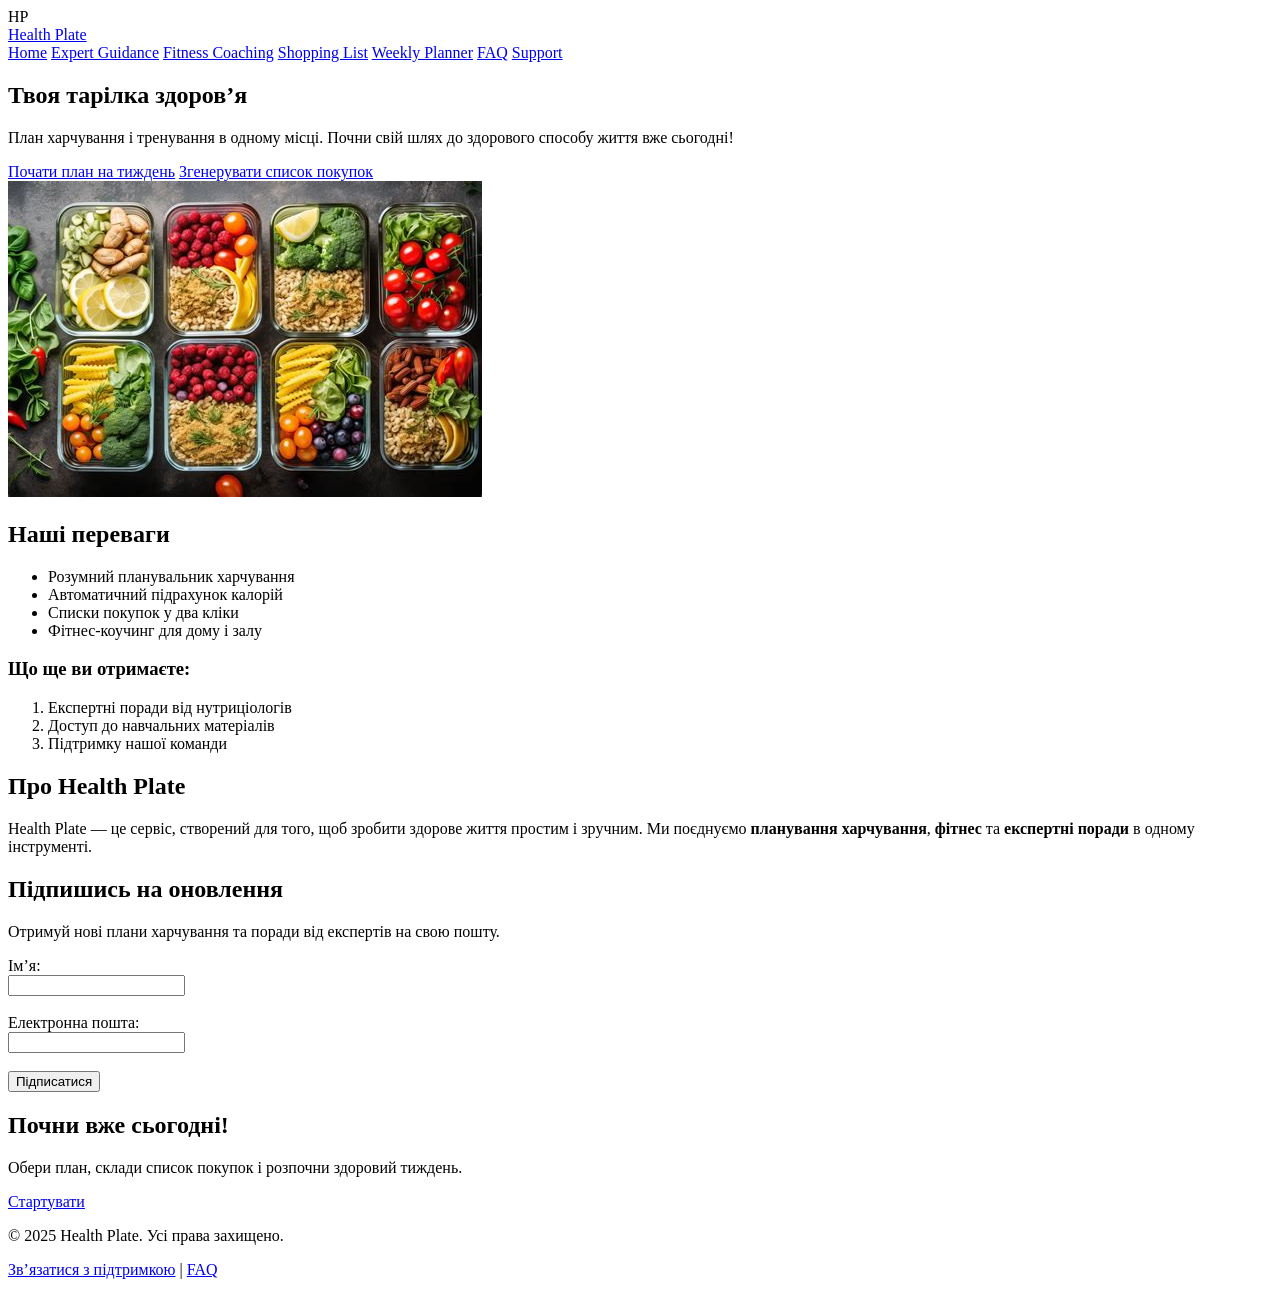
==== index.html @ 11475533 "Add files via upload" ====
<!DOCTYPE html>
<html lang="uk">
<head>
  <meta charset="UTF-8" />
  <meta name="viewport" content="width=device-width, initial-scale=1" />
  <title>Health Plate — Головна</title>
  <link rel="stylesheet" href="styles.css" />
</head>
<body>

  <!-- ШАПКА -->
  <header>
    <div class="container nav">
      <div class="brand">
        <div class="brand-badge">HP</div>
        <a href="index.html">Health Plate</a>
      </div>
      <nav class="navlinks">
        <a class="active" href="index.html">Home</a>
        <a href="Expert Guidance.html">Expert Guidance</a>
        <a href="Fitness Coaching.html">Fitness Coaching</a>
        <a href="Shopping List.html">Shopping List</a>
        <a href="Weekly Planner.html">Weekly Planner</a>
        <a href="FAQ.html">FAQ</a>
        <a href="Support.html">Support</a>
      </nav>
    </div>
  </header>

  <!-- ГЕРОЙ -->
  <section class="hero container">
    <div class="hero-text">
      <h1>Твоя тарілка здоров’я</h1>
      <p>План харчування і тренування в одному місці. Почни свій шлях до здорового способу життя вже сьогодні!</p>
      <div class="cta">
        <a href="Weekly Planner.html">Почати план на тиждень</a>
        <a href="Shopping List.html">Згенерувати список покупок</a>
      </div>
    </div>
    <div class="hero-image">
      <img src="images/plate.jpg" alt="Ілюстрація тарілки зі здоровою їжею">
    </div>
  </section>

  <!-- СПИСОК ПЕРЕВАГ -->
  <section class="features container">
    <h2>Наші переваги</h2>
    <ul>
      <li>Розумний планувальник харчування</li>
      <li>Автоматичний підрахунок калорій</li>
      <li>Списки покупок у два кліки</li>
      <li>Фітнес-коучинг для дому і залу</li>
    </ul>
    <h3>Що ще ви отримаєте:</h3>
    <ol>
      <li>Експертні поради від нутриціологів</li>
      <li>Доступ до навчальних матеріалів</li>
      <li>Підтримку нашої команди</li>
    </ol>
  </section>

  <!-- ПРО НАС -->
  <section class="about container">
    <h2>Про Health Plate</h2>
    <p>Health Plate — це сервіс, створений для того, щоб зробити здорове життя простим і зручним. Ми поєднуємо <strong>планування харчування</strong>, <strong>фітнес</strong> та <strong>експертні поради</strong> в одному інструменті.</p>
  </section>

  <!-- ФОРМА -->
  <section class="form-section container">
    <h2>Підпишись на оновлення</h2>
    <p>Отримуй нові плани харчування та поради від експертів на свою пошту.</p>
    <form action="subscribe.php" method="post">
      <label for="name">Ім’я:</label><br>
      <input type="text" id="name" name="name" required><br><br>

      <label for="email">Електронна пошта:</label><br>
      <input type="email" id="email" name="email" required><br><br>

      <button type="submit">Підписатися</button>
    </form>
  </section>

  <!-- CTA -->
  <section class="cta-block container">
    <h2>Почни вже сьогодні!</h2>
    <p>Обери план, склади список покупок і розпочни здоровий тиждень.</p>
    <a href="Weekly Planner.html">Стартувати</a>
  </section>

  <!-- ФУТЕР -->
  <footer>
    <div class="container">
      <p>© 2025 Health Plate. Усі права захищено.</p>
      <p>
        <a href="Support.html">Зв’язатися з підтримкою</a> | 
        <a href="FAQ.html">FAQ</a>
      </p>
    </div>
  </footer>

</body>
</html>
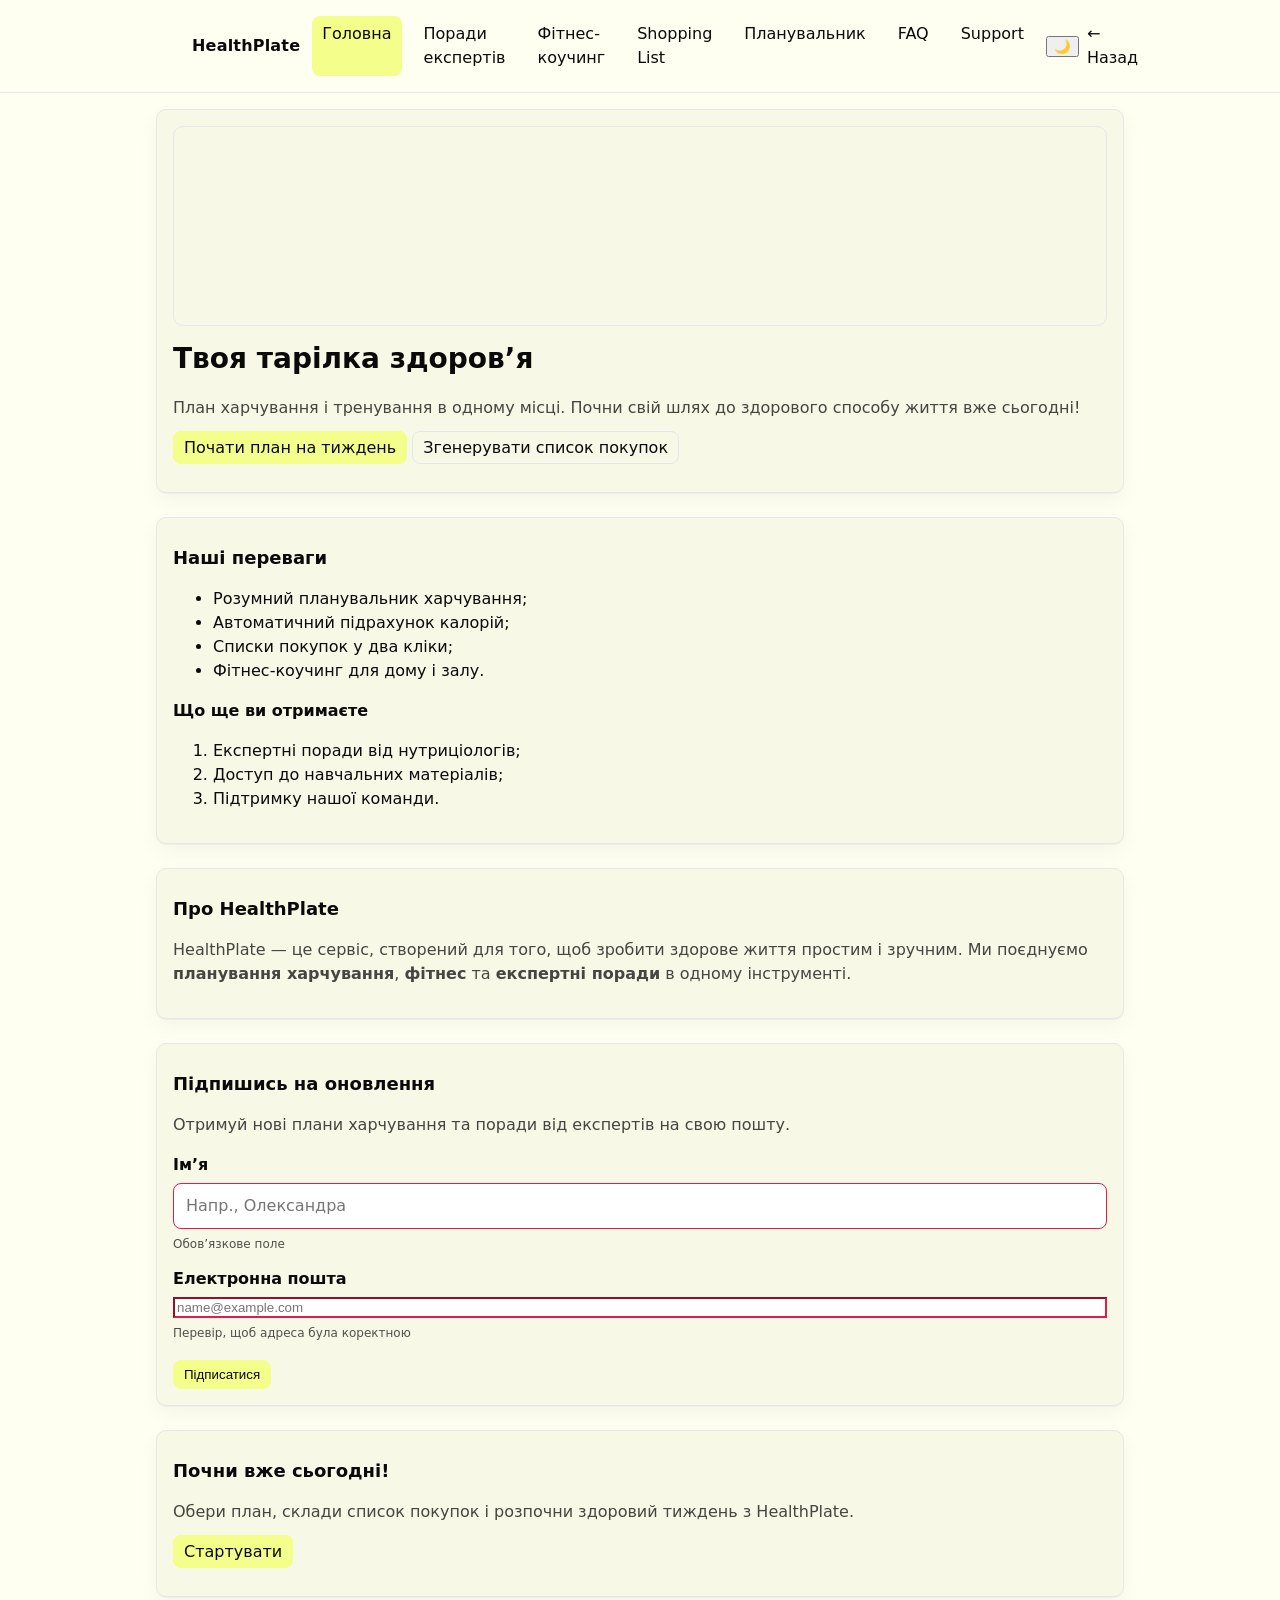
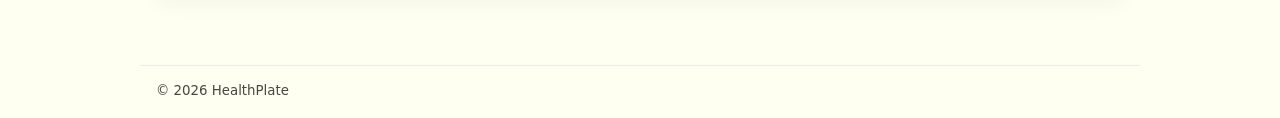
==== commit ef2691eb: "Add files via upload" ====
--- a/index.html
+++ b/index.html
@@ -1,102 +1,119 @@
-<!DOCTYPE html>
+<!doctype html>
 <html lang="uk">
 <head>
-  <meta charset="UTF-8" />
+  <meta charset="utf-8" />
   <meta name="viewport" content="width=device-width, initial-scale=1" />
-  <title>Health Plate — Головна</title>
-  <link rel="stylesheet" href="styles.css" />
+  <title>HealthPlate — Головна</title>
+  <link rel="stylesheet" href="css/style.css" />
 </head>
 <body>
 
-  <!-- ШАПКА -->
-  <header>
-    <div class="container nav">
+  <header class="site-header">
+    <div class="container header-row">
       <div class="brand">
-        <div class="brand-badge">HP</div>
-        <a href="index.html">Health Plate</a>
+        <div class="logo" aria-hidden="true"></div>
+        <span class="name">HealthPlate</span>
       </div>
-      <nav class="navlinks">
-        <a class="active" href="index.html">Home</a>
-        <a href="Expert Guidance.html">Expert Guidance</a>
-        <a href="Fitness Coaching.html">Fitness Coaching</a>
+
+      <nav class="nav">
+        <a class="active" href="index.html">Головна</a>
+        <a href="Expert Guidance.html">Поради експертів</a>
+        <a href="Fitness Coaching.html">Фітнес-коучинг</a>
         <a href="Shopping List.html">Shopping List</a>
-        <a href="Weekly Planner.html">Weekly Planner</a>
+        <a href="Weekly Planner.html">Планувальник</a>
         <a href="FAQ.html">FAQ</a>
         <a href="Support.html">Support</a>
       </nav>
+
+      <div class="tools">
+        <button id="theme-toggle" title="Змінити тему">🌙</button>
+        <a class="back-link" href="index.html">← Назад</a>
+      </div>
     </div>
   </header>
 
-  <!-- ГЕРОЙ -->
-  <section class="hero container">
-    <div class="hero-text">
+  <main class="container">
+
+    <section class="card">
+      <div class="hero hero-main" role="img" aria-label="Тарілка зі здоровою їжею" 
+           style="background-image: url('https://lh6.googleusercontent.com/proxy/[base64]');"></div>
+
       <h1>Твоя тарілка здоров’я</h1>
-      <p>План харчування і тренування в одному місці. Почни свій шлях до здорового способу життя вже сьогодні!</p>
-      <div class="cta">
-        <a href="Weekly Planner.html">Почати план на тиждень</a>
-        <a href="Shopping List.html">Згенерувати список покупок</a>
-      </div>
-    </div>
-    <div class="hero-image">
-      <img src="images/plate.jpg" alt="Ілюстрація тарілки зі здоровою їжею">
-    </div>
-  </section>
+      <p class="muted">
+        План харчування і тренування в одному місці. Почни свій шлях до здорового способу життя вже сьогодні!
+      </p>
+      <p>
+        <a class="btn btn-yellow" href="Weekly Planner.html">Почати план на тиждень</a>
+        <a class="btn btn-ghost" href="Shopping List.html">Згенерувати список покупок</a>
+      </p>
+    </section>
 
-  <!-- СПИСОК ПЕРЕВАГ -->
-  <section class="features container">
-    <h2>Наші переваги</h2>
-    <ul>
-      <li>Розумний планувальник харчування</li>
-      <li>Автоматичний підрахунок калорій</li>
-      <li>Списки покупок у два кліки</li>
-      <li>Фітнес-коучинг для дому і залу</li>
-    </ul>
-    <h3>Що ще ви отримаєте:</h3>
-    <ol>
-      <li>Експертні поради від нутриціологів</li>
-      <li>Доступ до навчальних матеріалів</li>
-      <li>Підтримку нашої команди</li>
-    </ol>
-  </section>
+    <section class="card">
+      <h2>Наші переваги</h2>
+      <ul>
+        <li>Розумний планувальник харчування;</li>
+        <li>Автоматичний підрахунок калорій;</li>
+        <li>Списки покупок у два кліки;</li>
+        <li>Фітнес-коучинг для дому і залу.</li>
+      </ul>
 
-  <!-- ПРО НАС -->
-  <section class="about container">
-    <h2>Про Health Plate</h2>
-    <p>Health Plate — це сервіс, створений для того, щоб зробити здорове життя простим і зручним. Ми поєднуємо <strong>планування харчування</strong>, <strong>фітнес</strong> та <strong>експертні поради</strong> в одному інструменті.</p>
-  </section>
+      <h3>Що ще ви отримаєте</h3>
+      <ol>
+        <li>Експертні поради від нутриціологів;</li>
+        <li>Доступ до навчальних матеріалів;</li>
+        <li>Підтримку нашої команди.</li>
+      </ol>
+    </section>
 
-  <!-- ФОРМА -->
-  <section class="form-section container">
-    <h2>Підпишись на оновлення</h2>
-    <p>Отримуй нові плани харчування та поради від експертів на свою пошту.</p>
-    <form action="subscribe.php" method="post">
-      <label for="name">Ім’я:</label><br>
-      <input type="text" id="name" name="name" required><br><br>
+    <section class="card">
+      <h2>Про HealthPlate</h2>
+      <p class="muted">
+        HealthPlate — це сервіс, створений для того, щоб зробити здорове життя простим і зручним.
+        Ми поєднуємо <strong>планування харчування</strong>, <strong>фітнес</strong> та
+        <strong>експертні поради</strong> в одному інструменті.
+      </p>
+    </section>
 
-      <label for="email">Електронна пошта:</label><br>
-      <input type="email" id="email" name="email" required><br><br>
+    <section class="card">
+      <h2>Підпишись на оновлення</h2>
+      <p class="muted">Отримуй нові плани харчування та поради від експертів на свою пошту.</p>
 
-      <button type="submit">Підписатися</button>
-    </form>
-  </section>
+      <form class="ui-form" action="subscribe.php" method="post">
+        <div class="field">
+          <label for="name">Ім’я</label>
+          <input type="text" id="name" name="name" placeholder="Напр., Олександра" required />
+          <span class="hint">Обов’язкове поле</span>
+        </div>
 
-  <!-- CTA -->
-  <section class="cta-block container">
-    <h2>Почни вже сьогодні!</h2>
-    <p>Обери план, склади список покупок і розпочни здоровий тиждень.</p>
-    <a href="Weekly Planner.html">Стартувати</a>
-  </section>
+        <div class="field">
+          <label for="email">Електронна пошта</label>
+          <input type="email" id="email" name="email" placeholder="name@example.com" required />
+          <span class="hint">Перевір, щоб адреса була коректною</span>
+        </div>
 
-  <!-- ФУТЕР -->
-  <footer>
-    <div class="container">
-      <p>© 2025 Health Plate. Усі права захищено.</p>
+        <div class="actions">
+          <button type="submit" class="btn btn-yellow">Підписатися</button>
+        </div>
+      </form>
+    </section>
+
+    <section class="card">
+      <h2>Почни вже сьогодні!</h2>
+      <p class="muted">
+        Обери план, склади список покупок і розпочни здоровий тиждень з HealthPlate.
+      </p>
       <p>
-        <a href="Support.html">Зв’язатися з підтримкою</a> | 
-        <a href="FAQ.html">FAQ</a>
+        <a class="btn btn-yellow" href="Weekly Planner.html">Стартувати</a>
       </p>
-    </div>
+    </section>
+
+  </main>
+
+  <footer class="container muted site-footer">
+    <small>© <span id="current-date">2025</span> HealthPlate</small>
   </footer>
 
+  <script src="js/main.js"></script>
+
 </body>
-</html>
+</html>
--- a/css/style.css
+++ b/css/style.css
@@ -0,0 +1,10 @@
+@import url("./base.css");
+@import url("./layout.css");
+@import url("./components.css");
+
+/* Друк */
+@media print {
+  .site-header, .back-link, .btn { display: none !important; }
+  .recipe { break-inside: avoid; }
+  body { background:#fff; color:#000; }
+}
